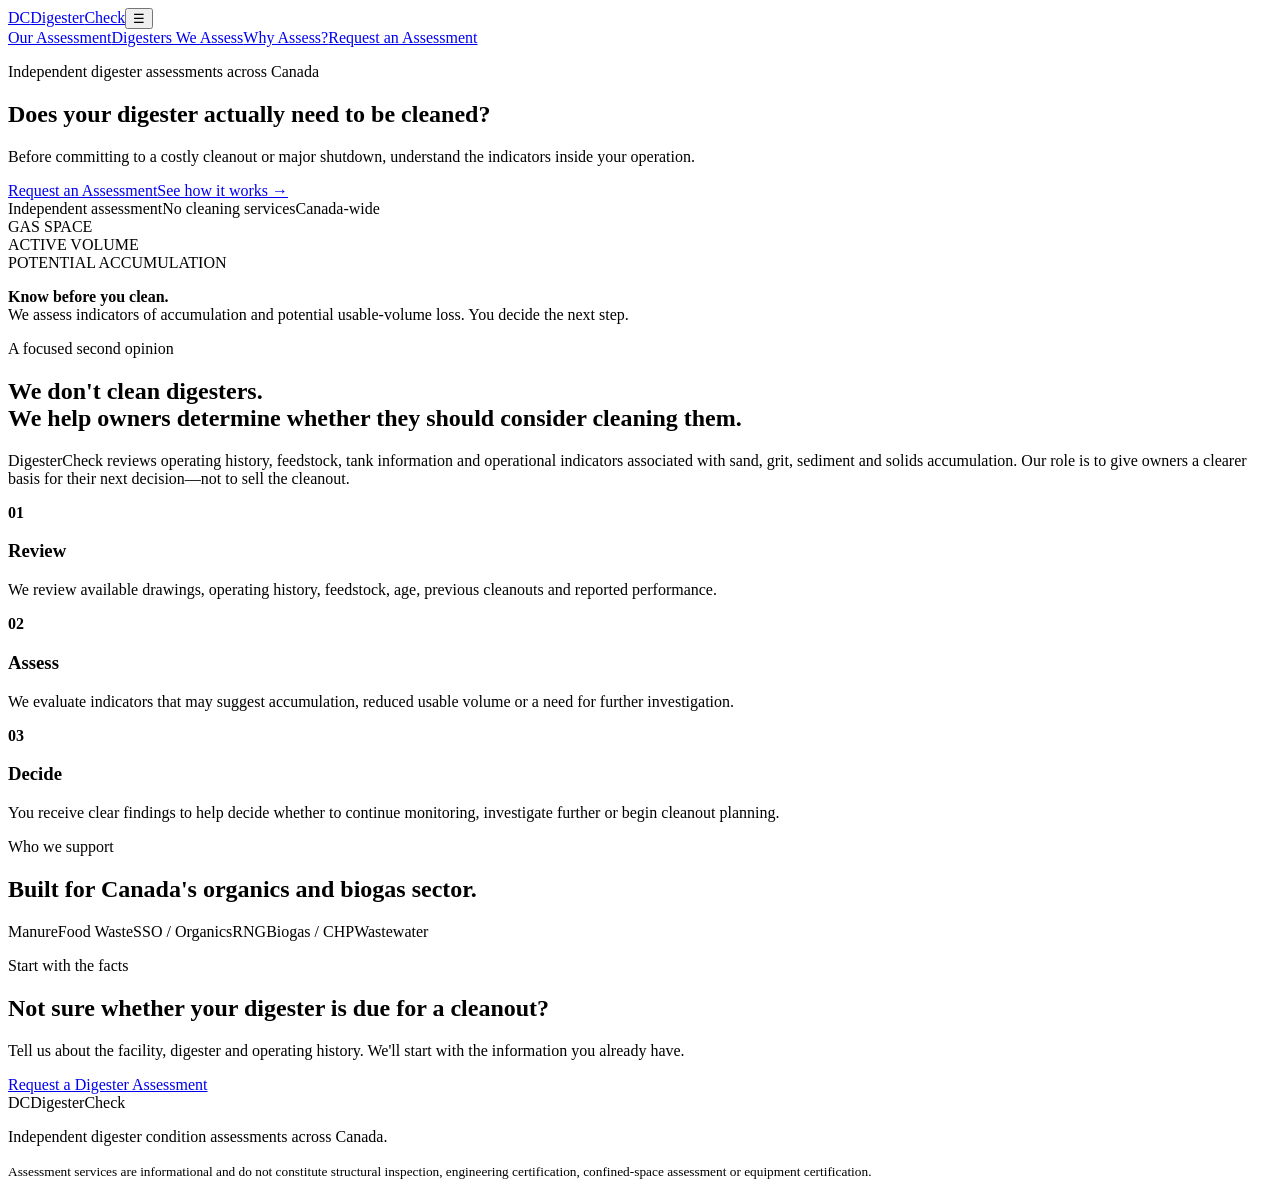
==== index.html @ ac70d6ea "Build DigesterCheck v1 website" ====
<!doctype html><html lang="en"><head><meta charset="utf-8"><meta name="viewport" content="width=device-width,initial-scale=1"><title>DigesterCheck | Independent Digester Assessments Canada</title><meta name="description" content="Independent anaerobic digester condition assessments across Canada. Know before you clean."><link rel="stylesheet" href="styles.css"></head><body><header><a class="brand" href="index.html"><span class="mark">DC</span><span>Digester<span>Check</span></span></a><button class="menu" aria-label="Menu">☰</button><nav><a href="assessment.html">Our Assessment</a><a href="digesters.html">Digesters We Assess</a><a href="why.html">Why Assess?</a><a class="navcta" href="request.html">Request an Assessment</a></nav></header><main><section class="hero"><div><p class="eyebrow">Independent digester assessments across Canada</p><h1>Does your digester actually need to be cleaned?</h1><p class="lead">Before committing to a costly cleanout or major shutdown, understand the indicators inside your operation.</p><div class="actions"><a class="btn" href="request.html">Request an Assessment</a><a class="textlink" href="assessment.html">See how it works →</a></div><div class="trust"><span>Independent assessment</span><span>No cleaning services</span><span>Canada-wide</span></div></div><div class="hero-card"><div class="tank"><div class="gas">GAS SPACE</div><div class="active">ACTIVE VOLUME</div><div class="sediment">POTENTIAL ACCUMULATION</div></div><p><strong>Know before you clean.</strong><br>We assess indicators of accumulation and potential usable-volume loss. You decide the next step.</p></div></section><section class="intro"><p class="eyebrow">A focused second opinion</p><h2>We don't clean digesters.<br>We help owners determine whether they should consider cleaning them.</h2><p>DigesterCheck reviews operating history, feedstock, tank information and operational indicators associated with sand, grit, sediment and solids accumulation. Our role is to give owners a clearer basis for their next decision—not to sell the cleanout.</p></section><section class="grid3"><article><b>01</b><h3>Review</h3><p>We review available drawings, operating history, feedstock, age, previous cleanouts and reported performance.</p></article><article><b>02</b><h3>Assess</h3><p>We evaluate indicators that may suggest accumulation, reduced usable volume or a need for further investigation.</p></article><article><b>03</b><h3>Decide</h3><p>You receive clear findings to help decide whether to continue monitoring, investigate further or begin cleanout planning.</p></article></section><section class="band"><div><p class="eyebrow">Who we support</p><h2>Built for Canada's organics and biogas sector.</h2></div><div class="tags"><span>Manure</span><span>Food Waste</span><span>SSO / Organics</span><span>RNG</span><span>Biogas / CHP</span><span>Wastewater</span></div></section><section class="cta"><p class="eyebrow">Start with the facts</p><h2>Not sure whether your digester is due for a cleanout?</h2><p>Tell us about the facility, digester and operating history. We'll start with the information you already have.</p><a class="btn" href="request.html">Request a Digester Assessment</a></section></main><footer><div class="brand"><span class="mark">DC</span><span>DigesterCheck</span></div><p>Independent digester condition assessments across Canada.</p><small>Assessment services are informational and do not constitute structural inspection, engineering certification, confined-space assessment or equipment certification.</small></footer><script src="script.js"></script></body></html>
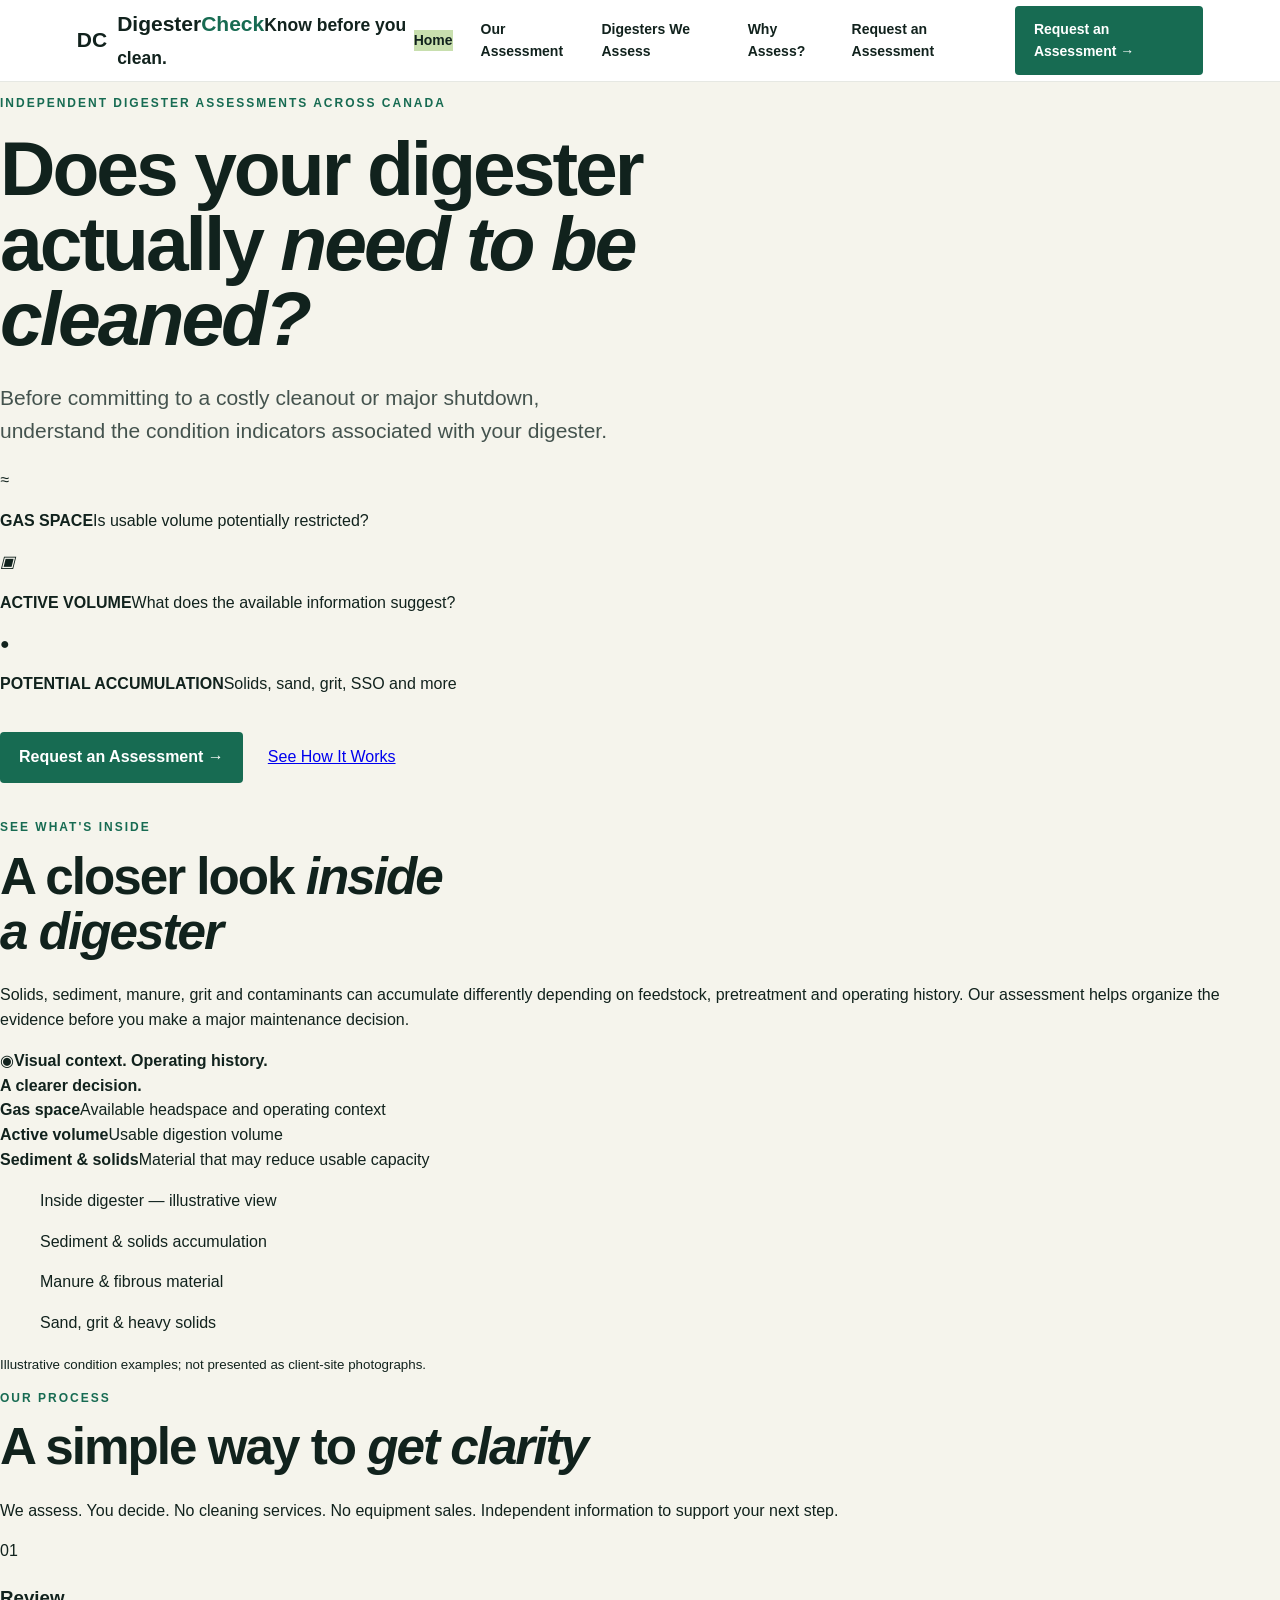
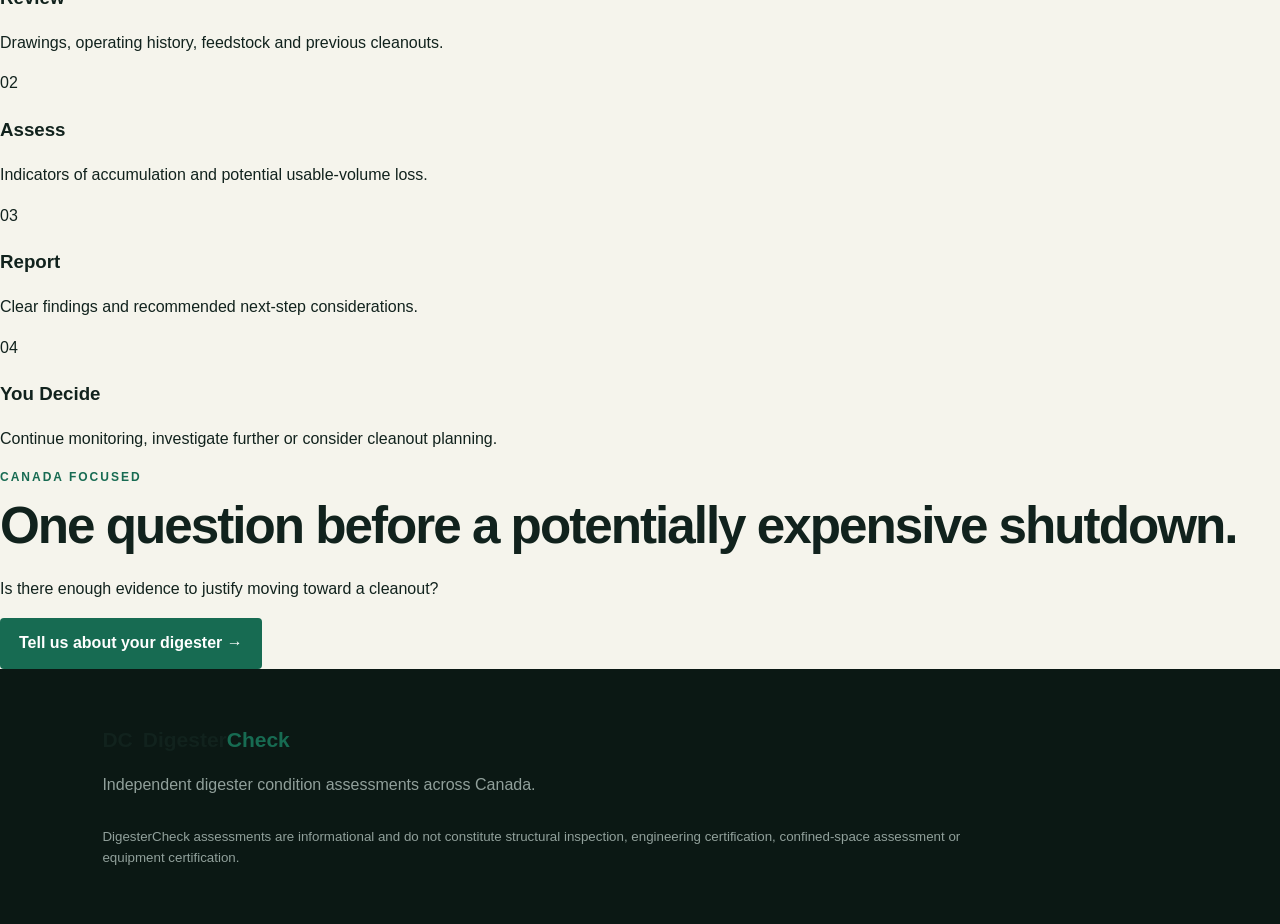
==== commit ee7537b1: "Redesign DigesterCheck homepage with visual assessment experience" ====
--- a/index.html
+++ b/index.html
@@ -1 +1,10 @@
-<!doctype html><html lang="en"><head><meta charset="utf-8"><meta name="viewport" content="width=device-width,initial-scale=1"><title>DigesterCheck | Independent Digester Assessments Canada</title><meta name="description" content="Independent anaerobic digester condition assessments across Canada. Know before you clean."><link rel="stylesheet" href="styles.css"></head><body><header><a class="brand" href="index.html"><span class="mark">DC</span><span>Digester<span>Check</span></span></a><button class="menu" aria-label="Menu">☰</button><nav><a href="assessment.html">Our Assessment</a><a href="digesters.html">Digesters We Assess</a><a href="why.html">Why Assess?</a><a class="navcta" href="request.html">Request an Assessment</a></nav></header><main><section class="hero"><div><p class="eyebrow">Independent digester assessments across Canada</p><h1>Does your digester actually need to be cleaned?</h1><p class="lead">Before committing to a costly cleanout or major shutdown, understand the indicators inside your operation.</p><div class="actions"><a class="btn" href="request.html">Request an Assessment</a><a class="textlink" href="assessment.html">See how it works →</a></div><div class="trust"><span>Independent assessment</span><span>No cleaning services</span><span>Canada-wide</span></div></div><div class="hero-card"><div class="tank"><div class="gas">GAS SPACE</div><div class="active">ACTIVE VOLUME</div><div class="sediment">POTENTIAL ACCUMULATION</div></div><p><strong>Know before you clean.</strong><br>We assess indicators of accumulation and potential usable-volume loss. You decide the next step.</p></div></section><section class="intro"><p class="eyebrow">A focused second opinion</p><h2>We don't clean digesters.<br>We help owners determine whether they should consider cleaning them.</h2><p>DigesterCheck reviews operating history, feedstock, tank information and operational indicators associated with sand, grit, sediment and solids accumulation. Our role is to give owners a clearer basis for their next decision—not to sell the cleanout.</p></section><section class="grid3"><article><b>01</b><h3>Review</h3><p>We review available drawings, operating history, feedstock, age, previous cleanouts and reported performance.</p></article><article><b>02</b><h3>Assess</h3><p>We evaluate indicators that may suggest accumulation, reduced usable volume or a need for further investigation.</p></article><article><b>03</b><h3>Decide</h3><p>You receive clear findings to help decide whether to continue monitoring, investigate further or begin cleanout planning.</p></article></section><section class="band"><div><p class="eyebrow">Who we support</p><h2>Built for Canada's organics and biogas sector.</h2></div><div class="tags"><span>Manure</span><span>Food Waste</span><span>SSO / Organics</span><span>RNG</span><span>Biogas / CHP</span><span>Wastewater</span></div></section><section class="cta"><p class="eyebrow">Start with the facts</p><h2>Not sure whether your digester is due for a cleanout?</h2><p>Tell us about the facility, digester and operating history. We'll start with the information you already have.</p><a class="btn" href="request.html">Request a Digester Assessment</a></section></main><footer><div class="brand"><span class="mark">DC</span><span>DigesterCheck</span></div><p>Independent digester condition assessments across Canada.</p><small>Assessment services are informational and do not constitute structural inspection, engineering certification, confined-space assessment or equipment certification.</small></footer><script src="script.js"></script></body></html>+<!doctype html><html lang="en"><head><meta charset="utf-8"><meta name="viewport" content="width=device-width,initial-scale=1"><title>DigesterCheck | Know Before You Clean</title><meta name="description" content="Independent anaerobic digester condition assessments across Canada. Know before you clean."><link rel="stylesheet" href="styles.css"></head><body class="home">
+<header class="top"><a class="brand" href="index.html"><span class="dc">DC</span><span class="brandwords">Digester<span>Check</span><small>Know before you clean.</small></span></a><button class="menu" aria-label="Menu">☰</button><nav><a class="active" href="index.html">Home</a><a href="assessment.html">Our Assessment</a><a href="digesters.html">Digesters We Assess</a><a href="why.html">Why Assess?</a><a href="request.html">Request an Assessment</a><a class="navcta" href="request.html">Request an Assessment →</a></nav></header>
+<main>
+<section class="photohero"><div class="shade"></div><div class="hero-copy"><p class="eyebrow light">Independent digester assessments across Canada</p><h1>Does your digester<br>actually <em>need to be cleaned?</em></h1><p class="lead lightlead">Before committing to a costly cleanout or major shutdown, understand the condition indicators associated with your digester.</p><div class="metrics"><div><i>≈</i><p><b>GAS SPACE</b><span>Is usable volume potentially restricted?</span></p></div><div><i>▣</i><p><b>ACTIVE VOLUME</b><span>What does the available information suggest?</span></p></div><div><i>●</i><p><b>POTENTIAL ACCUMULATION</b><span>Solids, sand, grit, SSO and more</span></p></div></div><div class="actions"><a class="btn bright" href="request.html">Request an Assessment →</a><a class="outline" href="assessment.html">See How It Works</a></div></div></section>
+<section class="inside"><div class="inside-copy"><p class="eyebrow">See what's inside</p><h2>A closer look <em>inside<br>a digester</em></h2><p>Solids, sediment, manure, grit and contaminants can accumulate differently depending on feedstock, pretreatment and operating history. Our assessment helps organize the evidence before you make a major maintenance decision.</p><div class="visual-note"><span>◉</span><b>Visual context. Operating history.<br>A clearer decision.</b></div></div>
+<div class="cutaway"><div class="vessel"><div class="v-gas"></div><div class="v-liquid"><span></span></div><div class="v-solids"></div><div class="shaft"></div></div><div class="labels"><div><b>Gas space</b><span>Available headspace and operating context</span></div><div><b>Active volume</b><span>Usable digestion volume</span></div><div><b>Sediment & solids</b><span>Material that may reduce usable capacity</span></div></div></div>
+<div class="condition-grid"><figure class="condition c1"><div></div><figcaption>Inside digester — illustrative view</figcaption></figure><figure class="condition c2"><div></div><figcaption>Sediment & solids accumulation</figcaption></figure><figure class="condition c3"><div></div><figcaption>Manure & fibrous material</figcaption></figure><figure class="condition c4"><div></div><figcaption>Sand, grit & heavy solids</figcaption></figure><small>Illustrative condition examples; not presented as client-site photographs.</small></div></section>
+<section class="process"><div class="process-title"><p class="eyebrow lime">Our process</p><h2>A simple way to <em>get clarity</em></h2><p>We assess. You decide. No cleaning services. No equipment sales. Independent information to support your next step.</p></div><div class="steps"><article><span>01</span><h3>Review</h3><p>Drawings, operating history, feedstock and previous cleanouts.</p></article><article><span>02</span><h3>Assess</h3><p>Indicators of accumulation and potential usable-volume loss.</p></article><article><span>03</span><h3>Report</h3><p>Clear findings and recommended next-step considerations.</p></article><article><span>04</span><h3>You Decide</h3><p>Continue monitoring, investigate further or consider cleanout planning.</p></article></div></section>
+<section class="proof"><p class="eyebrow">Canada focused</p><h2>One question before a potentially expensive shutdown.</h2><p>Is there enough evidence to justify moving toward a cleanout?</p><a class="btn" href="request.html">Tell us about your digester →</a></section>
+</main><footer><div class="brand"><span class="dc">DC</span><span class="brandwords">Digester<span>Check</span></span></div><p>Independent digester condition assessments across Canada.</p><small>DigesterCheck assessments are informational and do not constitute structural inspection, engineering certification, confined-space assessment or equipment certification.</small></footer><script src="script.js"></script></body></html>
--- a/styles.css
+++ b/styles.css
@@ -0,0 +1 @@
+:root{--ink:#11221d;--green:#176b52;--lime:#b9d96b;--cream:#f5f4ec;--white:#fff;--muted:#65736e}*{box-sizing:border-box}body{margin:0;font-family:Arial,Helvetica,sans-serif;color:var(--ink);background:var(--cream);line-height:1.55}header{height:82px;display:flex;align-items:center;justify-content:space-between;padding:0 6vw;background:#fff;border-bottom:1px solid #e6e8e3;position:sticky;top:0;z-index:10}.brand{display:flex;align-items:center;gap:10px;font-size:21px;font-weight:800;text-decoration:none;color:var(--ink)}.brand>span:last-child span{color:var(--green)}.mark{display:grid;place-items:center;width:38px;height:38px;border-radius:50%;background:var(--green);color:#fff;font-size:13px;letter-spacing:-1px}nav{display:flex;align-items:center;gap:28px}nav a{color:var(--ink);text-decoration:none;font-size:14px;font-weight:700}.navcta,.btn{background:var(--green);color:#fff!important;padding:13px 19px;border-radius:4px;text-decoration:none;font-weight:700;display:inline-block}.menu{display:none;background:none;border:0;font-size:24px}.hero{min-height:690px;padding:100px 8vw;display:grid;grid-template-columns:1.15fr .85fr;gap:7vw;align-items:center;background:linear-gradient(115deg,#f5f4ec 65%,#e7eddf 65%)}.eyebrow{text-transform:uppercase;letter-spacing:2px;color:var(--green);font-size:12px;font-weight:800}h1{font-size:clamp(46px,6vw,82px);line-height:.98;letter-spacing:-3px;margin:18px 0 26px;max-width:900px}h2{font-size:clamp(32px,4vw,54px);line-height:1.08;letter-spacing:-2px;margin:12px 0 24px}.lead{font-size:21px;max-width:650px;color:#44534e}.actions{display:flex;align-items:center;gap:25px;margin:35px 0}.textlink{font-weight:800;color:var(--ink)}.trust{display:flex;gap:25px;flex-wrap:wrap;color:var(--muted);font-size:13px}.trust span:before{content:"✓";color:var(--green);font-weight:bold;margin-right:7px}.hero-card{background:#fff;padding:32px;box-shadow:0 18px 55px #183b2920}.tank{height:330px;border:8px solid #263e35;border-radius:80px 80px 18px 18px;overflow:hidden;display:flex;flex-direction:column;text-align:center;font-size:11px;font-weight:bold;letter-spacing:1px}.tank div{display:grid;place-items:center}.gas{height:22%;background:#eef3e7}.active{height:55%;background:#c8dfae}.sediment{height:23%;background:#786e55;color:white}.intro{padding:110px 14vw;text-align:center;background:#fff}.intro>p:last-child{max-width:850px;margin:auto;font-size:18px;color:var(--muted)}.grid3{display:grid;grid-template-columns:repeat(3,1fr);padding:70px 8vw 110px;gap:1px}.grid3 article{background:#fff;padding:45px}.grid3 b{color:var(--green)}.grid3 h3{font-size:26px}.band{background:var(--ink);color:#fff;padding:85px 8vw;display:grid;grid-template-columns:1fr 1fr;gap:60px;align-items:center}.band .eyebrow{color:var(--lime)}.tags{display:flex;flex-wrap:wrap;gap:10px}.tags span{border:1px solid #ffffff40;padding:12px 16px;border-radius:30px}.cta{text-align:center;padding:110px 8vw}.cta p:not(.eyebrow){max-width:700px;margin:0 auto 30px;color:var(--muted)}footer{background:#0b1814;color:#dbe2df;padding:55px 8vw}footer p,footer small{color:#91a09b}footer small{display:block;max-width:900px;margin-top:30px}.pagehero{padding:90px 12vw 70px;background:#e9eee4}.content{padding:70px 12vw 110px;background:#fff}.content h3{font-size:25px;margin-top:45px}.content p,.content li{max-width:850px;color:#56645f}.cards{display:grid;grid-template-columns:repeat(2,1fr);gap:18px;margin-top:35px}.card{padding:30px;background:var(--cream);border-left:4px solid var(--green)}form{max-width:850px;display:grid;grid-template-columns:1fr 1fr;gap:18px}.field{display:flex;flex-direction:column;gap:7px}.field.full{grid-column:1/-1}label{font-weight:700;font-size:14px}input,select,textarea{padding:14px;border:1px solid #cfd5d1;background:#fff;font:inherit}textarea{min-height:120px}.note{background:#eef3e7;padding:22px;margin:30px 0;max-width:850px}.form-status{margin-top:15px;font-weight:700}.btnbutton{border:0;cursor:pointer;font-size:15px}@media(max-width:850px){header{padding:0 5vw}.menu{display:block}nav{display:none;position:absolute;top:82px;left:0;right:0;background:#fff;padding:25px;flex-direction:column;align-items:flex-start}nav.open{display:flex}.hero{grid-template-columns:1fr;padding:70px 6vw;background:var(--cream)}.hero-card{max-width:500px}.intro,.content,.pagehero{padding-left:7vw;padding-right:7vw}.grid3,.band{grid-template-columns:1fr}.grid3{padding:50px 6vw}.cards,form{grid-template-columns:1fr}.field.full{grid-column:auto}h1{letter-spacing:-2px}}
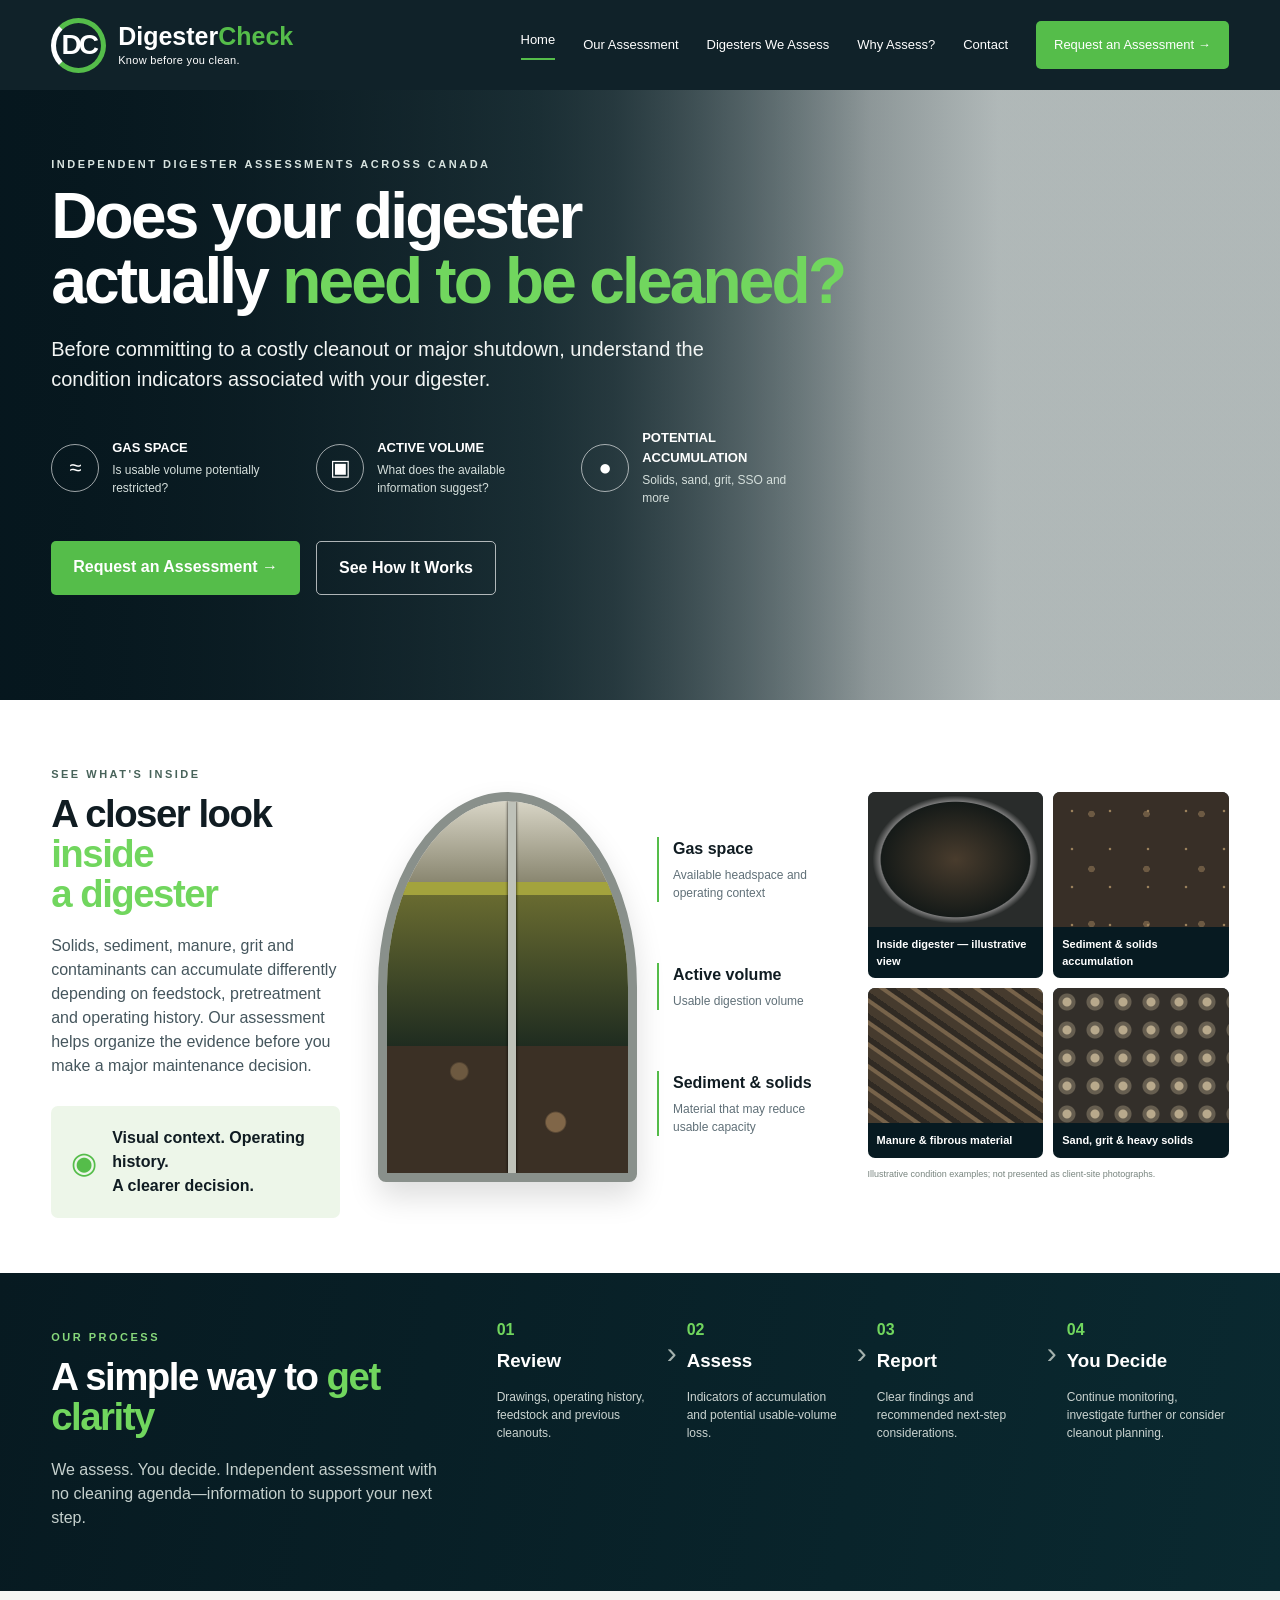
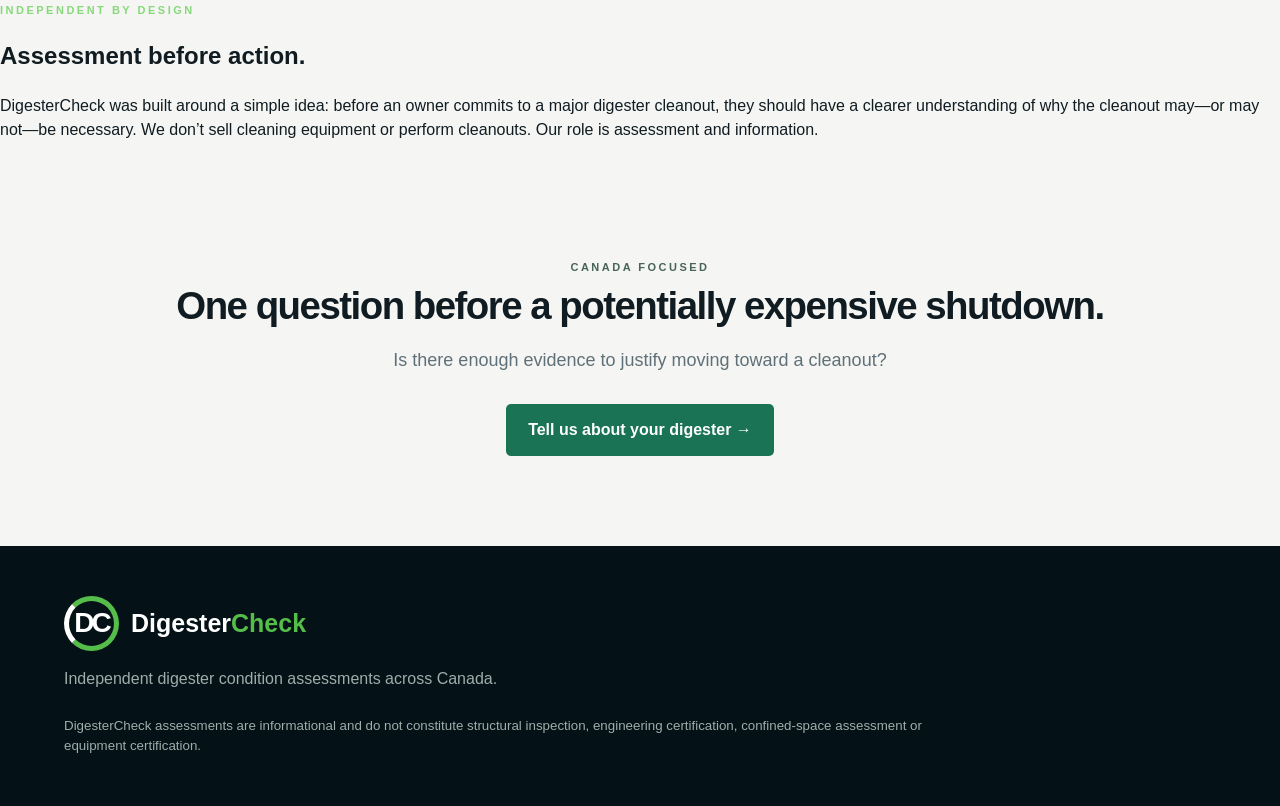
==== commit 901231d1: "Add Contact navigation and independent positioning" ====
--- a/index.html
+++ b/index.html
@@ -1,10 +1,10 @@
 <!doctype html><html lang="en"><head><meta charset="utf-8"><meta name="viewport" content="width=device-width,initial-scale=1"><title>DigesterCheck | Know Before You Clean</title><meta name="description" content="Independent anaerobic digester condition assessments across Canada. Know before you clean."><link rel="stylesheet" href="styles.css"></head><body class="home">
-<header class="top"><a class="brand" href="index.html"><span class="dc">DC</span><span class="brandwords">Digester<span>Check</span><small>Know before you clean.</small></span></a><button class="menu" aria-label="Menu">☰</button><nav><a class="active" href="index.html">Home</a><a href="assessment.html">Our Assessment</a><a href="digesters.html">Digesters We Assess</a><a href="why.html">Why Assess?</a><a href="request.html">Request an Assessment</a><a class="navcta" href="request.html">Request an Assessment →</a></nav></header>
+<header class="top"><a class="brand" href="index.html"><span class="dc">DC</span><span class="brandwords">Digester<span>Check</span><small>Know before you clean.</small></span></a><button class="menu" aria-label="Menu">☰</button><nav><a class="active" href="index.html">Home</a><a href="assessment.html">Our Assessment</a><a href="digesters.html">Digesters We Assess</a><a href="why.html">Why Assess?</a><a href="contact.html">Contact</a><a class="navcta" href="request.html">Request an Assessment →</a></nav></header>
 <main>
 <section class="photohero"><div class="shade"></div><div class="hero-copy"><p class="eyebrow light">Independent digester assessments across Canada</p><h1>Does your digester<br>actually <em>need to be cleaned?</em></h1><p class="lead lightlead">Before committing to a costly cleanout or major shutdown, understand the condition indicators associated with your digester.</p><div class="metrics"><div><i>≈</i><p><b>GAS SPACE</b><span>Is usable volume potentially restricted?</span></p></div><div><i>▣</i><p><b>ACTIVE VOLUME</b><span>What does the available information suggest?</span></p></div><div><i>●</i><p><b>POTENTIAL ACCUMULATION</b><span>Solids, sand, grit, SSO and more</span></p></div></div><div class="actions"><a class="btn bright" href="request.html">Request an Assessment →</a><a class="outline" href="assessment.html">See How It Works</a></div></div></section>
 <section class="inside"><div class="inside-copy"><p class="eyebrow">See what's inside</p><h2>A closer look <em>inside<br>a digester</em></h2><p>Solids, sediment, manure, grit and contaminants can accumulate differently depending on feedstock, pretreatment and operating history. Our assessment helps organize the evidence before you make a major maintenance decision.</p><div class="visual-note"><span>◉</span><b>Visual context. Operating history.<br>A clearer decision.</b></div></div>
 <div class="cutaway"><div class="vessel"><div class="v-gas"></div><div class="v-liquid"><span></span></div><div class="v-solids"></div><div class="shaft"></div></div><div class="labels"><div><b>Gas space</b><span>Available headspace and operating context</span></div><div><b>Active volume</b><span>Usable digestion volume</span></div><div><b>Sediment & solids</b><span>Material that may reduce usable capacity</span></div></div></div>
 <div class="condition-grid"><figure class="condition c1"><div></div><figcaption>Inside digester — illustrative view</figcaption></figure><figure class="condition c2"><div></div><figcaption>Sediment & solids accumulation</figcaption></figure><figure class="condition c3"><div></div><figcaption>Manure & fibrous material</figcaption></figure><figure class="condition c4"><div></div><figcaption>Sand, grit & heavy solids</figcaption></figure><small>Illustrative condition examples; not presented as client-site photographs.</small></div></section>
-<section class="process"><div class="process-title"><p class="eyebrow lime">Our process</p><h2>A simple way to <em>get clarity</em></h2><p>We assess. You decide. No cleaning services. No equipment sales. Independent information to support your next step.</p></div><div class="steps"><article><span>01</span><h3>Review</h3><p>Drawings, operating history, feedstock and previous cleanouts.</p></article><article><span>02</span><h3>Assess</h3><p>Indicators of accumulation and potential usable-volume loss.</p></article><article><span>03</span><h3>Report</h3><p>Clear findings and recommended next-step considerations.</p></article><article><span>04</span><h3>You Decide</h3><p>Continue monitoring, investigate further or consider cleanout planning.</p></article></div></section>
-<section class="proof"><p class="eyebrow">Canada focused</p><h2>One question before a potentially expensive shutdown.</h2><p>Is there enough evidence to justify moving toward a cleanout?</p><a class="btn" href="request.html">Tell us about your digester →</a></section>
+<section class="process"><div class="process-title"><p class="eyebrow lime">Our process</p><h2>A simple way to <em>get clarity</em></h2><p>We assess. You decide. Independent assessment with no cleaning agenda—information to support your next step.</p></div><div class="steps"><article><span>01</span><h3>Review</h3><p>Drawings, operating history, feedstock and previous cleanouts.</p></article><article><span>02</span><h3>Assess</h3><p>Indicators of accumulation and potential usable-volume loss.</p></article><article><span>03</span><h3>Report</h3><p>Clear findings and recommended next-step considerations.</p></article><article><span>04</span><h3>You Decide</h3><p>Continue monitoring, investigate further or consider cleanout planning.</p></article></div></section>
+<section class="independent"><div><p class="eyebrow lime">Independent by design</p><h2>Assessment before action.</h2></div><p>DigesterCheck was built around a simple idea: before an owner commits to a major digester cleanout, they should have a clearer understanding of why the cleanout may—or may not—be necessary. We don’t sell cleaning equipment or perform cleanouts. Our role is assessment and information.</p></section><section class="proof"><p class="eyebrow">Canada focused</p><h2>One question before a potentially expensive shutdown.</h2><p>Is there enough evidence to justify moving toward a cleanout?</p><a class="btn" href="request.html">Tell us about your digester →</a></section>
 </main><footer><div class="brand"><span class="dc">DC</span><span class="brandwords">Digester<span>Check</span></span></div><p>Independent digester condition assessments across Canada.</p><small>DigesterCheck assessments are informational and do not constitute structural inspection, engineering certification, confined-space assessment or equipment certification.</small></footer><script src="script.js"></script></body></html>
--- a/styles.css
+++ b/styles.css
@@ -1 +1 @@
-:root{--ink:#11221d;--green:#176b52;--lime:#b9d96b;--cream:#f5f4ec;--white:#fff;--muted:#65736e}*{box-sizing:border-box}body{margin:0;font-family:Arial,Helvetica,sans-serif;color:var(--ink);background:var(--cream);line-height:1.55}header{height:82px;display:flex;align-items:center;justify-content:space-between;padding:0 6vw;background:#fff;border-bottom:1px solid #e6e8e3;position:sticky;top:0;z-index:10}.brand{display:flex;align-items:center;gap:10px;font-size:21px;font-weight:800;text-decoration:none;color:var(--ink)}.brand>span:last-child span{color:var(--green)}.mark{display:grid;place-items:center;width:38px;height:38px;border-radius:50%;background:var(--green);color:#fff;font-size:13px;letter-spacing:-1px}nav{display:flex;align-items:center;gap:28px}nav a{color:var(--ink);text-decoration:none;font-size:14px;font-weight:700}.navcta,.btn{background:var(--green);color:#fff!important;padding:13px 19px;border-radius:4px;text-decoration:none;font-weight:700;display:inline-block}.menu{display:none;background:none;border:0;font-size:24px}.hero{min-height:690px;padding:100px 8vw;display:grid;grid-template-columns:1.15fr .85fr;gap:7vw;align-items:center;background:linear-gradient(115deg,#f5f4ec 65%,#e7eddf 65%)}.eyebrow{text-transform:uppercase;letter-spacing:2px;color:var(--green);font-size:12px;font-weight:800}h1{font-size:clamp(46px,6vw,82px);line-height:.98;letter-spacing:-3px;margin:18px 0 26px;max-width:900px}h2{font-size:clamp(32px,4vw,54px);line-height:1.08;letter-spacing:-2px;margin:12px 0 24px}.lead{font-size:21px;max-width:650px;color:#44534e}.actions{display:flex;align-items:center;gap:25px;margin:35px 0}.textlink{font-weight:800;color:var(--ink)}.trust{display:flex;gap:25px;flex-wrap:wrap;color:var(--muted);font-size:13px}.trust span:before{content:"✓";color:var(--green);font-weight:bold;margin-right:7px}.hero-card{background:#fff;padding:32px;box-shadow:0 18px 55px #183b2920}.tank{height:330px;border:8px solid #263e35;border-radius:80px 80px 18px 18px;overflow:hidden;display:flex;flex-direction:column;text-align:center;font-size:11px;font-weight:bold;letter-spacing:1px}.tank div{display:grid;place-items:center}.gas{height:22%;background:#eef3e7}.active{height:55%;background:#c8dfae}.sediment{height:23%;background:#786e55;color:white}.intro{padding:110px 14vw;text-align:center;background:#fff}.intro>p:last-child{max-width:850px;margin:auto;font-size:18px;color:var(--muted)}.grid3{display:grid;grid-template-columns:repeat(3,1fr);padding:70px 8vw 110px;gap:1px}.grid3 article{background:#fff;padding:45px}.grid3 b{color:var(--green)}.grid3 h3{font-size:26px}.band{background:var(--ink);color:#fff;padding:85px 8vw;display:grid;grid-template-columns:1fr 1fr;gap:60px;align-items:center}.band .eyebrow{color:var(--lime)}.tags{display:flex;flex-wrap:wrap;gap:10px}.tags span{border:1px solid #ffffff40;padding:12px 16px;border-radius:30px}.cta{text-align:center;padding:110px 8vw}.cta p:not(.eyebrow){max-width:700px;margin:0 auto 30px;color:var(--muted)}footer{background:#0b1814;color:#dbe2df;padding:55px 8vw}footer p,footer small{color:#91a09b}footer small{display:block;max-width:900px;margin-top:30px}.pagehero{padding:90px 12vw 70px;background:#e9eee4}.content{padding:70px 12vw 110px;background:#fff}.content h3{font-size:25px;margin-top:45px}.content p,.content li{max-width:850px;color:#56645f}.cards{display:grid;grid-template-columns:repeat(2,1fr);gap:18px;margin-top:35px}.card{padding:30px;background:var(--cream);border-left:4px solid var(--green)}form{max-width:850px;display:grid;grid-template-columns:1fr 1fr;gap:18px}.field{display:flex;flex-direction:column;gap:7px}.field.full{grid-column:1/-1}label{font-weight:700;font-size:14px}input,select,textarea{padding:14px;border:1px solid #cfd5d1;background:#fff;font:inherit}textarea{min-height:120px}.note{background:#eef3e7;padding:22px;margin:30px 0;max-width:850px}.form-status{margin-top:15px;font-weight:700}.btnbutton{border:0;cursor:pointer;font-size:15px}@media(max-width:850px){header{padding:0 5vw}.menu{display:block}nav{display:none;position:absolute;top:82px;left:0;right:0;background:#fff;padding:25px;flex-direction:column;align-items:flex-start}nav.open{display:flex}.hero{grid-template-columns:1fr;padding:70px 6vw;background:var(--cream)}.hero-card{max-width:500px}.intro,.content,.pagehero{padding-left:7vw;padding-right:7vw}.grid3,.band{grid-template-columns:1fr}.grid3{padding:50px 6vw}.cards,form{grid-template-columns:1fr}.field.full{grid-column:auto}h1{letter-spacing:-2px}}+:root{--navy:#071a21;--navy2:#0b252c;--green:#55bd4a;--lime:#71d65e;--ink:#101c22;--muted:#607078;--off:#f5f6f3;--white:#fff}*{box-sizing:border-box}html{scroll-behavior:smooth}body{margin:0;font-family:Arial,Helvetica,sans-serif;color:var(--ink);background:var(--off);line-height:1.5}.top{height:90px;display:flex;align-items:center;justify-content:space-between;padding:0 4vw;background:#071a21f5;color:#fff;position:sticky;top:0;z-index:20}.brand{display:flex;align-items:center;gap:12px;text-decoration:none;color:inherit}.dc{font-weight:900;font-size:28px;letter-spacing:-3px;display:grid;place-items:center;width:55px;height:55px;border:5px solid var(--green);border-left-color:#fff;border-radius:50%}.brandwords{font-size:25px;font-weight:800;line-height:1}.brandwords>span{color:var(--green)}.brandwords small{display:block;font-size:11px;font-weight:400;margin-top:6px;letter-spacing:.3px}.top nav{display:flex;align-items:center;gap:28px}.top nav a{color:#fff;text-decoration:none;font-size:13px}.top nav a.active{border-bottom:2px solid var(--green);padding-bottom:8px}.navcta{background:var(--green);padding:14px 18px;border-radius:5px}.menu{display:none;background:none;color:#fff;border:0;font-size:25px}.photohero{min-height:610px;position:relative;background:linear-gradient(90deg,#06151d 0%,#0c3036bb 42%,#16343a33 68%),url('https://images.unsplash.com/photo-1508514177221-188b1cf16e9d?auto=format&fit=crop&w=2000&q=85') center/cover}.shade{position:absolute;inset:0;background:linear-gradient(90deg,#06171ef2 0%,#06171eaa 48%,#06171e20 78%)}.hero-copy{position:relative;z-index:2;color:#fff;padding:55px 4vw 65px;max-width:900px}.eyebrow{text-transform:uppercase;letter-spacing:2.5px;font-size:11px;font-weight:800;color:#48635a}.eyebrow.light{color:#d7e3df}.hero-copy h1{font-size:clamp(46px,5vw,73px);line-height:1.02;letter-spacing:-2.8px;margin:10px 0 18px}.hero-copy h1 em,.inside h2 em,.process h2 em{color:var(--lime);font-style:normal}.lead{font-size:20px;max-width:720px}.lightlead{color:#f2f5f4}.metrics{display:flex;gap:45px;margin:34px 0}.metrics>div{display:flex;gap:13px;align-items:center;max-width:220px}.metrics i{font-style:normal;border:1px solid #ffffff99;width:48px;height:48px;min-width:48px;border-radius:50%;display:grid;place-items:center;font-size:22px}.metrics p{margin:0}.metrics b{display:block;font-size:13px}.metrics span{display:block;font-size:12px;color:#d5dfdc;margin-top:4px}.actions{display:flex;gap:16px}.btn,.outline{display:inline-block;text-decoration:none;font-weight:800;padding:14px 22px;border-radius:5px}.btn{background:#197354;color:#fff}.btn.bright{background:var(--green)}.outline{color:#fff;border:1px solid #ffffffaa}.inside{background:#fff;padding:55px 4vw;display:grid;grid-template-columns:.8fr 1.25fr 1fr;gap:38px;align-items:center}.inside h2,.process h2,.proof h2{font-size:clamp(32px,3vw,48px);line-height:1.05;letter-spacing:-1.5px;margin:10px 0 20px}.inside-copy>p:not(.eyebrow){color:#45565d}.visual-note{margin-top:28px;padding:20px;background:#edf6e9;display:flex;align-items:center;gap:15px;border-radius:7px}.visual-note span{font-size:30px;color:var(--green)}.cutaway{display:grid;grid-template-columns:1.2fr .8fr;align-items:center;gap:20px}.vessel{height:390px;border:9px solid #89908b;border-radius:50% 50% 8px 8px;overflow:hidden;position:relative;background:#ddd;box-shadow:0 15px 30px #0002}.v-gas{height:24%;background:linear-gradient(#d8d5c6,#827f68)}.v-liquid{height:42%;background:linear-gradient(#6b6d31,#1f2c20);position:relative}.v-liquid span{position:absolute;top:-8px;left:0;right:0;height:13px;background:#a3a33d}.v-solids{height:34%;background:radial-gradient(circle at 30% 20%,#6d5940 0 4%,transparent 5%),radial-gradient(circle at 70% 60%,#806648 0 5%,transparent 6%),#3b3025}.shaft{position:absolute;width:8px;background:#bfc2b9;top:0;bottom:0;left:50%;box-shadow:0 0 3px #000}.labels{display:flex;flex-direction:column;justify-content:space-around;height:360px}.labels div{border-left:2px solid var(--green);padding-left:14px}.labels b,.labels span{display:block}.labels span{font-size:12px;color:var(--muted);margin-top:5px}.condition-grid{display:grid;grid-template-columns:1fr 1fr;gap:10px}.condition{margin:0;background:var(--navy);color:#fff;border-radius:7px;overflow:hidden}.condition div{height:135px;background-size:cover}.condition figcaption{font-size:11px;font-weight:700;padding:9px}.c1 div{background:radial-gradient(ellipse at center,#493c2d,#151a18 60%,#777 61%,#292c2b 67%)}.c2 div{background:radial-gradient(circle,#9a805b 0 5%,transparent 6%),radial-gradient(circle at 70% 40%,#6d5a43 0 6%,transparent 7%),#382f27;background-size:38px 38px,55px 55px}.c3 div{background:repeating-linear-gradient(35deg,#463b2e 0 8px,#77634a 9px 12px,#302a23 13px 18px)}.c4 div{background:radial-gradient(circle,#b8a98c 0 4px,#665e50 5px 8px,#332f2a 9px);background-size:28px 28px}.condition-grid small{grid-column:1/-1;color:#78857f;font-size:9px}.process{background:linear-gradient(100deg,#071a21,#0a2930);color:#fff;padding:45px 4vw;display:grid;grid-template-columns:.8fr 1.5fr;gap:55px}.lime{color:#87d87b}.process-title p:last-child{color:#c5d0cd}.steps{display:grid;grid-template-columns:repeat(4,1fr);gap:28px}.steps article{position:relative}.steps article:not(:last-child):after{content:"›";position:absolute;right:-18px;top:12px;font-size:30px;color:#a5b2ae}.steps span{color:var(--lime);font-weight:800}.steps h3{margin:5px 0}.steps p{font-size:12px;color:#cbd4d1}.proof{text-align:center;padding:90px 6vw}.proof p:not(.eyebrow){color:var(--muted);font-size:18px;margin-bottom:30px}footer{background:#041116;color:#fff;padding:50px 5vw}footer p,footer small{color:#9eaeaa}footer small{display:block;max-width:900px;margin-top:25px}.pagehero{padding:90px 12vw 70px;background:#e9eee4}.content{padding:70px 12vw 110px;background:#fff}.content h2{font-size:45px}.content h3{font-size:25px;margin-top:45px}.content p,.content li{max-width:850px;color:#56645f}.cards{display:grid;grid-template-columns:repeat(2,1fr);gap:18px;margin-top:35px}.card{padding:30px;background:var(--off);border-left:4px solid var(--green)}form{max-width:850px;display:grid;grid-template-columns:1fr 1fr;gap:18px}.field{display:flex;flex-direction:column;gap:7px}.field.full{grid-column:1/-1}label{font-weight:700;font-size:14px}input,select,textarea{padding:14px;border:1px solid #cfd5d1;background:#fff;font:inherit}textarea{min-height:120px}.note{background:#eef3e7;padding:22px;margin:30px 0;max-width:850px}.btnbutton{border:0;cursor:pointer;font-size:15px}.form-status{margin-top:15px}@media(max-width:1050px){.top nav{gap:14px}.top nav .navcta{display:none}.inside{grid-template-columns:1fr 1fr}.condition-grid{grid-column:1/-1;grid-template-columns:repeat(4,1fr)}.process{grid-template-columns:1fr}.metrics{gap:20px}}@media(max-width:760px){.top{padding:0 5vw}.menu{display:block}.top nav{display:none;position:absolute;top:90px;left:0;right:0;background:var(--navy);padding:25px;flex-direction:column;align-items:flex-start}.top nav.open{display:flex}.brandwords{font-size:20px}.photohero{min-height:700px}.hero-copy{padding:50px 6vw}.hero-copy h1{font-size:45px}.metrics{flex-direction:column;gap:15px}.inside{grid-template-columns:1fr;padding:50px 6vw}.cutaway{grid-template-columns:1fr .65fr}.condition-grid{grid-template-columns:1fr 1fr}.process{padding:50px 6vw}.steps{grid-template-columns:1fr 1fr}.steps article:after{display:none}.pagehero,.content{padding-left:7vw;padding-right:7vw}.cards,form{grid-template-columns:1fr}.field.full{grid-column:auto}}
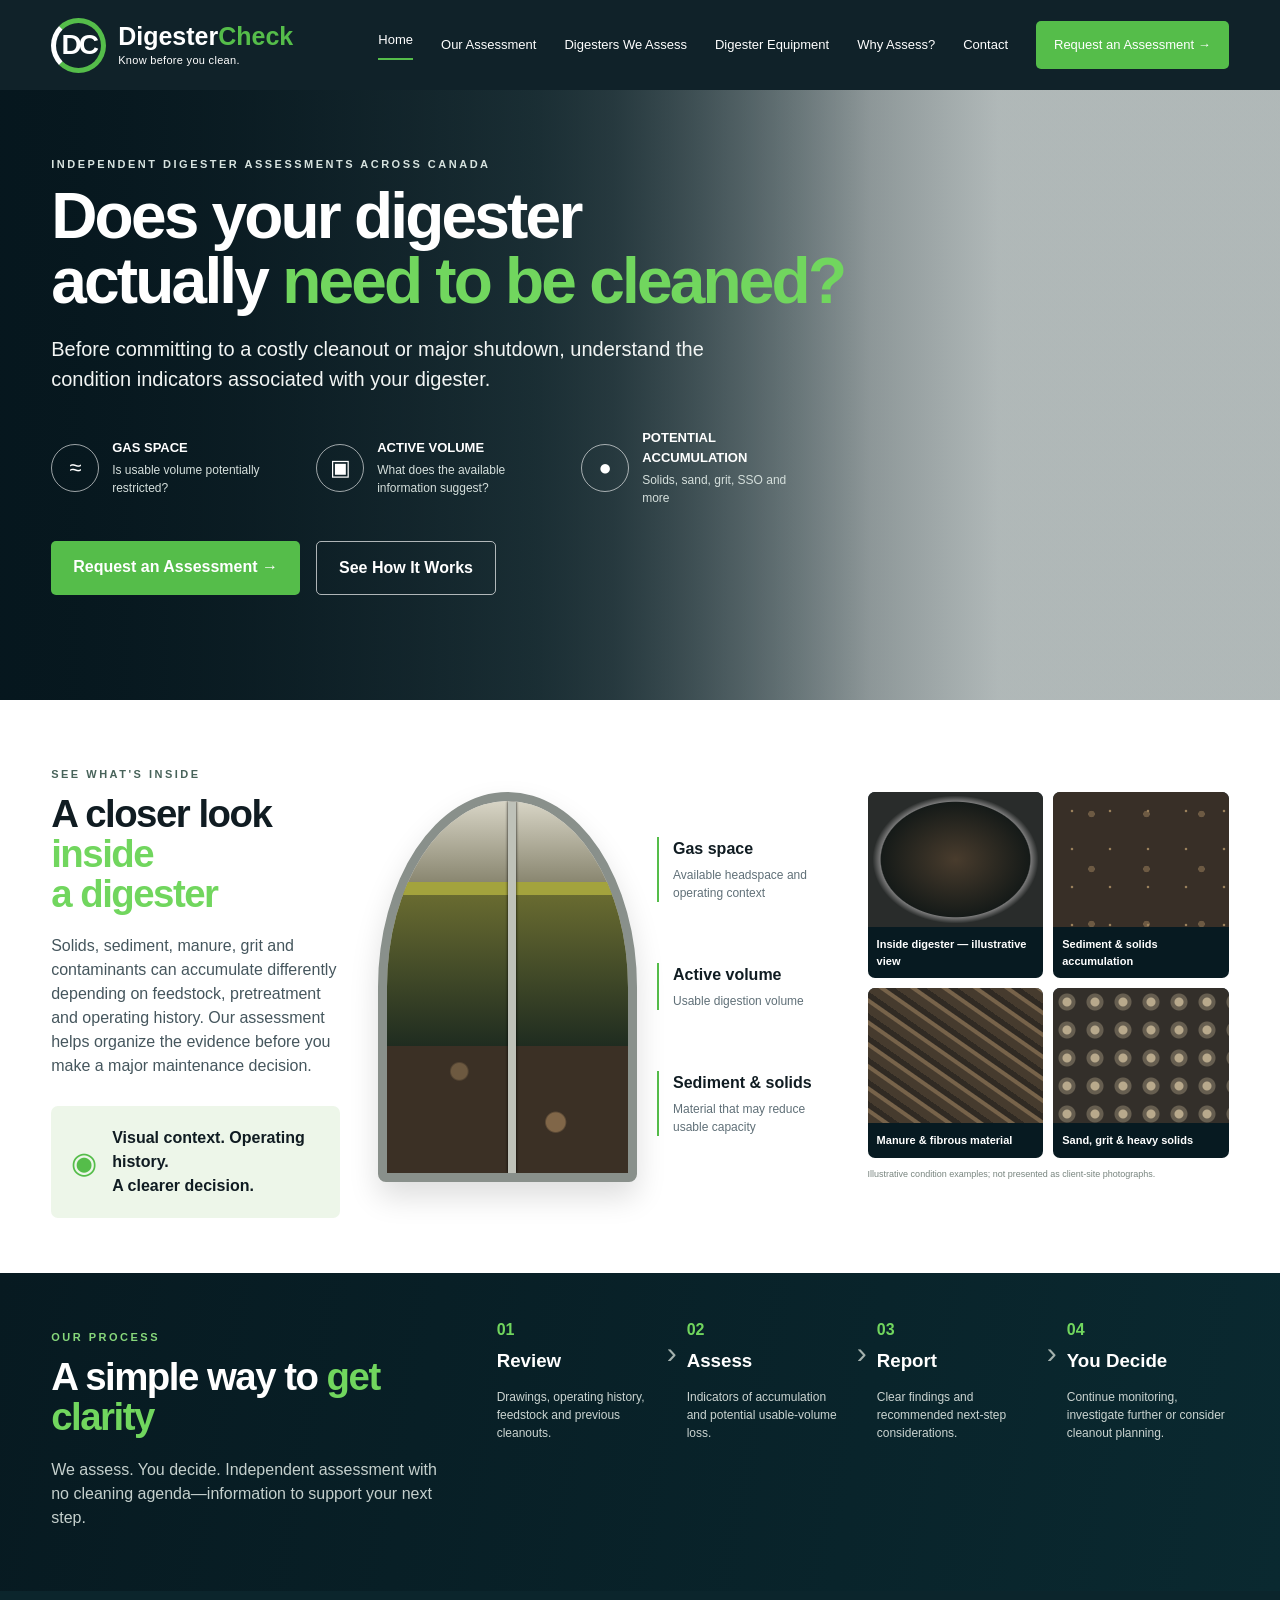
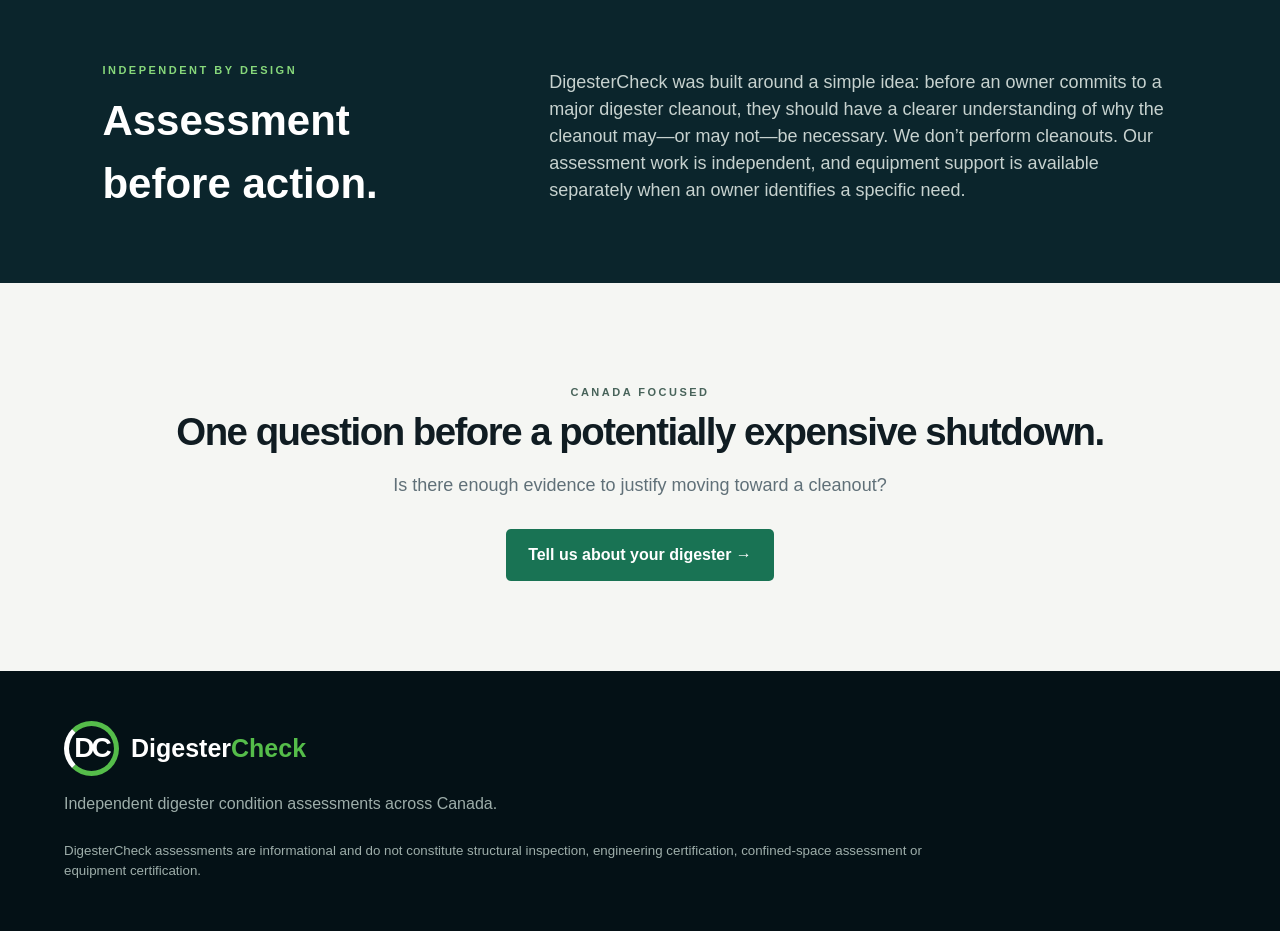
==== commit 0611d3cd: "Add Digester Equipment navigation and clarify independent positioning" ====
--- a/index.html
+++ b/index.html
@@ -1,10 +1,10 @@
 <!doctype html><html lang="en"><head><meta charset="utf-8"><meta name="viewport" content="width=device-width,initial-scale=1"><title>DigesterCheck | Know Before You Clean</title><meta name="description" content="Independent anaerobic digester condition assessments across Canada. Know before you clean."><link rel="stylesheet" href="styles.css"></head><body class="home">
-<header class="top"><a class="brand" href="index.html"><span class="dc">DC</span><span class="brandwords">Digester<span>Check</span><small>Know before you clean.</small></span></a><button class="menu" aria-label="Menu">☰</button><nav><a class="active" href="index.html">Home</a><a href="assessment.html">Our Assessment</a><a href="digesters.html">Digesters We Assess</a><a href="why.html">Why Assess?</a><a href="contact.html">Contact</a><a class="navcta" href="request.html">Request an Assessment →</a></nav></header>
+<header class="top"><a class="brand" href="index.html"><span class="dc">DC</span><span class="brandwords">Digester<span>Check</span><small>Know before you clean.</small></span></a><button class="menu" aria-label="Menu">☰</button><nav><a class="active" href="index.html">Home</a><a href="assessment.html">Our Assessment</a><a href="digesters.html">Digesters We Assess</a><a href="equipment.html">Digester Equipment</a><a href="why.html">Why Assess?</a><a href="contact.html">Contact</a><a class="navcta" href="request.html">Request an Assessment →</a></nav></header>
 <main>
 <section class="photohero"><div class="shade"></div><div class="hero-copy"><p class="eyebrow light">Independent digester assessments across Canada</p><h1>Does your digester<br>actually <em>need to be cleaned?</em></h1><p class="lead lightlead">Before committing to a costly cleanout or major shutdown, understand the condition indicators associated with your digester.</p><div class="metrics"><div><i>≈</i><p><b>GAS SPACE</b><span>Is usable volume potentially restricted?</span></p></div><div><i>▣</i><p><b>ACTIVE VOLUME</b><span>What does the available information suggest?</span></p></div><div><i>●</i><p><b>POTENTIAL ACCUMULATION</b><span>Solids, sand, grit, SSO and more</span></p></div></div><div class="actions"><a class="btn bright" href="request.html">Request an Assessment →</a><a class="outline" href="assessment.html">See How It Works</a></div></div></section>
 <section class="inside"><div class="inside-copy"><p class="eyebrow">See what's inside</p><h2>A closer look <em>inside<br>a digester</em></h2><p>Solids, sediment, manure, grit and contaminants can accumulate differently depending on feedstock, pretreatment and operating history. Our assessment helps organize the evidence before you make a major maintenance decision.</p><div class="visual-note"><span>◉</span><b>Visual context. Operating history.<br>A clearer decision.</b></div></div>
 <div class="cutaway"><div class="vessel"><div class="v-gas"></div><div class="v-liquid"><span></span></div><div class="v-solids"></div><div class="shaft"></div></div><div class="labels"><div><b>Gas space</b><span>Available headspace and operating context</span></div><div><b>Active volume</b><span>Usable digestion volume</span></div><div><b>Sediment & solids</b><span>Material that may reduce usable capacity</span></div></div></div>
 <div class="condition-grid"><figure class="condition c1"><div></div><figcaption>Inside digester — illustrative view</figcaption></figure><figure class="condition c2"><div></div><figcaption>Sediment & solids accumulation</figcaption></figure><figure class="condition c3"><div></div><figcaption>Manure & fibrous material</figcaption></figure><figure class="condition c4"><div></div><figcaption>Sand, grit & heavy solids</figcaption></figure><small>Illustrative condition examples; not presented as client-site photographs.</small></div></section>
 <section class="process"><div class="process-title"><p class="eyebrow lime">Our process</p><h2>A simple way to <em>get clarity</em></h2><p>We assess. You decide. Independent assessment with no cleaning agenda—information to support your next step.</p></div><div class="steps"><article><span>01</span><h3>Review</h3><p>Drawings, operating history, feedstock and previous cleanouts.</p></article><article><span>02</span><h3>Assess</h3><p>Indicators of accumulation and potential usable-volume loss.</p></article><article><span>03</span><h3>Report</h3><p>Clear findings and recommended next-step considerations.</p></article><article><span>04</span><h3>You Decide</h3><p>Continue monitoring, investigate further or consider cleanout planning.</p></article></div></section>
-<section class="independent"><div><p class="eyebrow lime">Independent by design</p><h2>Assessment before action.</h2></div><p>DigesterCheck was built around a simple idea: before an owner commits to a major digester cleanout, they should have a clearer understanding of why the cleanout may—or may not—be necessary. We don’t sell cleaning equipment or perform cleanouts. Our role is assessment and information.</p></section><section class="proof"><p class="eyebrow">Canada focused</p><h2>One question before a potentially expensive shutdown.</h2><p>Is there enough evidence to justify moving toward a cleanout?</p><a class="btn" href="request.html">Tell us about your digester →</a></section>
+<section class="independent"><div><p class="eyebrow lime">Independent by design</p><h2>Assessment before action.</h2></div><p>DigesterCheck was built around a simple idea: before an owner commits to a major digester cleanout, they should have a clearer understanding of why the cleanout may—or may not—be necessary. We don’t perform cleanouts. Our assessment work is independent, and equipment support is available separately when an owner identifies a specific need.</p></section><section class="proof"><p class="eyebrow">Canada focused</p><h2>One question before a potentially expensive shutdown.</h2><p>Is there enough evidence to justify moving toward a cleanout?</p><a class="btn" href="request.html">Tell us about your digester →</a></section>
 </main><footer><div class="brand"><span class="dc">DC</span><span class="brandwords">Digester<span>Check</span></span></div><p>Independent digester condition assessments across Canada.</p><small>DigesterCheck assessments are informational and do not constitute structural inspection, engineering certification, confined-space assessment or equipment certification.</small></footer><script src="script.js"></script></body></html>
--- a/styles.css
+++ b/styles.css
@@ -1 +1 @@
-:root{--navy:#071a21;--navy2:#0b252c;--green:#55bd4a;--lime:#71d65e;--ink:#101c22;--muted:#607078;--off:#f5f6f3;--white:#fff}*{box-sizing:border-box}html{scroll-behavior:smooth}body{margin:0;font-family:Arial,Helvetica,sans-serif;color:var(--ink);background:var(--off);line-height:1.5}.top{height:90px;display:flex;align-items:center;justify-content:space-between;padding:0 4vw;background:#071a21f5;color:#fff;position:sticky;top:0;z-index:20}.brand{display:flex;align-items:center;gap:12px;text-decoration:none;color:inherit}.dc{font-weight:900;font-size:28px;letter-spacing:-3px;display:grid;place-items:center;width:55px;height:55px;border:5px solid var(--green);border-left-color:#fff;border-radius:50%}.brandwords{font-size:25px;font-weight:800;line-height:1}.brandwords>span{color:var(--green)}.brandwords small{display:block;font-size:11px;font-weight:400;margin-top:6px;letter-spacing:.3px}.top nav{display:flex;align-items:center;gap:28px}.top nav a{color:#fff;text-decoration:none;font-size:13px}.top nav a.active{border-bottom:2px solid var(--green);padding-bottom:8px}.navcta{background:var(--green);padding:14px 18px;border-radius:5px}.menu{display:none;background:none;color:#fff;border:0;font-size:25px}.photohero{min-height:610px;position:relative;background:linear-gradient(90deg,#06151d 0%,#0c3036bb 42%,#16343a33 68%),url('https://images.unsplash.com/photo-1508514177221-188b1cf16e9d?auto=format&fit=crop&w=2000&q=85') center/cover}.shade{position:absolute;inset:0;background:linear-gradient(90deg,#06171ef2 0%,#06171eaa 48%,#06171e20 78%)}.hero-copy{position:relative;z-index:2;color:#fff;padding:55px 4vw 65px;max-width:900px}.eyebrow{text-transform:uppercase;letter-spacing:2.5px;font-size:11px;font-weight:800;color:#48635a}.eyebrow.light{color:#d7e3df}.hero-copy h1{font-size:clamp(46px,5vw,73px);line-height:1.02;letter-spacing:-2.8px;margin:10px 0 18px}.hero-copy h1 em,.inside h2 em,.process h2 em{color:var(--lime);font-style:normal}.lead{font-size:20px;max-width:720px}.lightlead{color:#f2f5f4}.metrics{display:flex;gap:45px;margin:34px 0}.metrics>div{display:flex;gap:13px;align-items:center;max-width:220px}.metrics i{font-style:normal;border:1px solid #ffffff99;width:48px;height:48px;min-width:48px;border-radius:50%;display:grid;place-items:center;font-size:22px}.metrics p{margin:0}.metrics b{display:block;font-size:13px}.metrics span{display:block;font-size:12px;color:#d5dfdc;margin-top:4px}.actions{display:flex;gap:16px}.btn,.outline{display:inline-block;text-decoration:none;font-weight:800;padding:14px 22px;border-radius:5px}.btn{background:#197354;color:#fff}.btn.bright{background:var(--green)}.outline{color:#fff;border:1px solid #ffffffaa}.inside{background:#fff;padding:55px 4vw;display:grid;grid-template-columns:.8fr 1.25fr 1fr;gap:38px;align-items:center}.inside h2,.process h2,.proof h2{font-size:clamp(32px,3vw,48px);line-height:1.05;letter-spacing:-1.5px;margin:10px 0 20px}.inside-copy>p:not(.eyebrow){color:#45565d}.visual-note{margin-top:28px;padding:20px;background:#edf6e9;display:flex;align-items:center;gap:15px;border-radius:7px}.visual-note span{font-size:30px;color:var(--green)}.cutaway{display:grid;grid-template-columns:1.2fr .8fr;align-items:center;gap:20px}.vessel{height:390px;border:9px solid #89908b;border-radius:50% 50% 8px 8px;overflow:hidden;position:relative;background:#ddd;box-shadow:0 15px 30px #0002}.v-gas{height:24%;background:linear-gradient(#d8d5c6,#827f68)}.v-liquid{height:42%;background:linear-gradient(#6b6d31,#1f2c20);position:relative}.v-liquid span{position:absolute;top:-8px;left:0;right:0;height:13px;background:#a3a33d}.v-solids{height:34%;background:radial-gradient(circle at 30% 20%,#6d5940 0 4%,transparent 5%),radial-gradient(circle at 70% 60%,#806648 0 5%,transparent 6%),#3b3025}.shaft{position:absolute;width:8px;background:#bfc2b9;top:0;bottom:0;left:50%;box-shadow:0 0 3px #000}.labels{display:flex;flex-direction:column;justify-content:space-around;height:360px}.labels div{border-left:2px solid var(--green);padding-left:14px}.labels b,.labels span{display:block}.labels span{font-size:12px;color:var(--muted);margin-top:5px}.condition-grid{display:grid;grid-template-columns:1fr 1fr;gap:10px}.condition{margin:0;background:var(--navy);color:#fff;border-radius:7px;overflow:hidden}.condition div{height:135px;background-size:cover}.condition figcaption{font-size:11px;font-weight:700;padding:9px}.c1 div{background:radial-gradient(ellipse at center,#493c2d,#151a18 60%,#777 61%,#292c2b 67%)}.c2 div{background:radial-gradient(circle,#9a805b 0 5%,transparent 6%),radial-gradient(circle at 70% 40%,#6d5a43 0 6%,transparent 7%),#382f27;background-size:38px 38px,55px 55px}.c3 div{background:repeating-linear-gradient(35deg,#463b2e 0 8px,#77634a 9px 12px,#302a23 13px 18px)}.c4 div{background:radial-gradient(circle,#b8a98c 0 4px,#665e50 5px 8px,#332f2a 9px);background-size:28px 28px}.condition-grid small{grid-column:1/-1;color:#78857f;font-size:9px}.process{background:linear-gradient(100deg,#071a21,#0a2930);color:#fff;padding:45px 4vw;display:grid;grid-template-columns:.8fr 1.5fr;gap:55px}.lime{color:#87d87b}.process-title p:last-child{color:#c5d0cd}.steps{display:grid;grid-template-columns:repeat(4,1fr);gap:28px}.steps article{position:relative}.steps article:not(:last-child):after{content:"›";position:absolute;right:-18px;top:12px;font-size:30px;color:#a5b2ae}.steps span{color:var(--lime);font-weight:800}.steps h3{margin:5px 0}.steps p{font-size:12px;color:#cbd4d1}.proof{text-align:center;padding:90px 6vw}.proof p:not(.eyebrow){color:var(--muted);font-size:18px;margin-bottom:30px}footer{background:#041116;color:#fff;padding:50px 5vw}footer p,footer small{color:#9eaeaa}footer small{display:block;max-width:900px;margin-top:25px}.pagehero{padding:90px 12vw 70px;background:#e9eee4}.content{padding:70px 12vw 110px;background:#fff}.content h2{font-size:45px}.content h3{font-size:25px;margin-top:45px}.content p,.content li{max-width:850px;color:#56645f}.cards{display:grid;grid-template-columns:repeat(2,1fr);gap:18px;margin-top:35px}.card{padding:30px;background:var(--off);border-left:4px solid var(--green)}form{max-width:850px;display:grid;grid-template-columns:1fr 1fr;gap:18px}.field{display:flex;flex-direction:column;gap:7px}.field.full{grid-column:1/-1}label{font-weight:700;font-size:14px}input,select,textarea{padding:14px;border:1px solid #cfd5d1;background:#fff;font:inherit}textarea{min-height:120px}.note{background:#eef3e7;padding:22px;margin:30px 0;max-width:850px}.btnbutton{border:0;cursor:pointer;font-size:15px}.form-status{margin-top:15px}@media(max-width:1050px){.top nav{gap:14px}.top nav .navcta{display:none}.inside{grid-template-columns:1fr 1fr}.condition-grid{grid-column:1/-1;grid-template-columns:repeat(4,1fr)}.process{grid-template-columns:1fr}.metrics{gap:20px}}@media(max-width:760px){.top{padding:0 5vw}.menu{display:block}.top nav{display:none;position:absolute;top:90px;left:0;right:0;background:var(--navy);padding:25px;flex-direction:column;align-items:flex-start}.top nav.open{display:flex}.brandwords{font-size:20px}.photohero{min-height:700px}.hero-copy{padding:50px 6vw}.hero-copy h1{font-size:45px}.metrics{flex-direction:column;gap:15px}.inside{grid-template-columns:1fr;padding:50px 6vw}.cutaway{grid-template-columns:1fr .65fr}.condition-grid{grid-template-columns:1fr 1fr}.process{padding:50px 6vw}.steps{grid-template-columns:1fr 1fr}.steps article:after{display:none}.pagehero,.content{padding-left:7vw;padding-right:7vw}.cards,form{grid-template-columns:1fr}.field.full{grid-column:auto}}+:root{--navy:#071a21;--navy2:#0b252c;--green:#55bd4a;--lime:#71d65e;--ink:#101c22;--muted:#607078;--off:#f5f6f3;--white:#fff}*{box-sizing:border-box}html{scroll-behavior:smooth}body{margin:0;font-family:Arial,Helvetica,sans-serif;color:var(--ink);background:var(--off);line-height:1.5}.top{height:90px;display:flex;align-items:center;justify-content:space-between;padding:0 4vw;background:#071a21f5;color:#fff;position:sticky;top:0;z-index:20}.brand{display:flex;align-items:center;gap:12px;text-decoration:none;color:inherit}.dc{font-weight:900;font-size:28px;letter-spacing:-3px;display:grid;place-items:center;width:55px;height:55px;border:5px solid var(--green);border-left-color:#fff;border-radius:50%}.brandwords{font-size:25px;font-weight:800;line-height:1}.brandwords>span{color:var(--green)}.brandwords small{display:block;font-size:11px;font-weight:400;margin-top:6px;letter-spacing:.3px}.top nav{display:flex;align-items:center;gap:28px}.top nav a{color:#fff;text-decoration:none;font-size:13px}.top nav a.active{border-bottom:2px solid var(--green);padding-bottom:8px}.navcta{background:var(--green);padding:14px 18px;border-radius:5px}.menu{display:none;background:none;color:#fff;border:0;font-size:25px}.photohero{min-height:610px;position:relative;background:linear-gradient(90deg,#06151d 0%,#0c3036bb 42%,#16343a33 68%),url('https://images.unsplash.com/photo-1508514177221-188b1cf16e9d?auto=format&fit=crop&w=2000&q=85') center/cover}.shade{position:absolute;inset:0;background:linear-gradient(90deg,#06171ef2 0%,#06171eaa 48%,#06171e20 78%)}.hero-copy{position:relative;z-index:2;color:#fff;padding:55px 4vw 65px;max-width:900px}.eyebrow{text-transform:uppercase;letter-spacing:2.5px;font-size:11px;font-weight:800;color:#48635a}.eyebrow.light{color:#d7e3df}.hero-copy h1{font-size:clamp(46px,5vw,73px);line-height:1.02;letter-spacing:-2.8px;margin:10px 0 18px}.hero-copy h1 em,.inside h2 em,.process h2 em{color:var(--lime);font-style:normal}.lead{font-size:20px;max-width:720px}.lightlead{color:#f2f5f4}.metrics{display:flex;gap:45px;margin:34px 0}.metrics>div{display:flex;gap:13px;align-items:center;max-width:220px}.metrics i{font-style:normal;border:1px solid #ffffff99;width:48px;height:48px;min-width:48px;border-radius:50%;display:grid;place-items:center;font-size:22px}.metrics p{margin:0}.metrics b{display:block;font-size:13px}.metrics span{display:block;font-size:12px;color:#d5dfdc;margin-top:4px}.actions{display:flex;gap:16px}.btn,.outline{display:inline-block;text-decoration:none;font-weight:800;padding:14px 22px;border-radius:5px}.btn{background:#197354;color:#fff}.btn.bright{background:var(--green)}.outline{color:#fff;border:1px solid #ffffffaa}.inside{background:#fff;padding:55px 4vw;display:grid;grid-template-columns:.8fr 1.25fr 1fr;gap:38px;align-items:center}.inside h2,.process h2,.proof h2{font-size:clamp(32px,3vw,48px);line-height:1.05;letter-spacing:-1.5px;margin:10px 0 20px}.inside-copy>p:not(.eyebrow){color:#45565d}.visual-note{margin-top:28px;padding:20px;background:#edf6e9;display:flex;align-items:center;gap:15px;border-radius:7px}.visual-note span{font-size:30px;color:var(--green)}.cutaway{display:grid;grid-template-columns:1.2fr .8fr;align-items:center;gap:20px}.vessel{height:390px;border:9px solid #89908b;border-radius:50% 50% 8px 8px;overflow:hidden;position:relative;background:#ddd;box-shadow:0 15px 30px #0002}.v-gas{height:24%;background:linear-gradient(#d8d5c6,#827f68)}.v-liquid{height:42%;background:linear-gradient(#6b6d31,#1f2c20);position:relative}.v-liquid span{position:absolute;top:-8px;left:0;right:0;height:13px;background:#a3a33d}.v-solids{height:34%;background:radial-gradient(circle at 30% 20%,#6d5940 0 4%,transparent 5%),radial-gradient(circle at 70% 60%,#806648 0 5%,transparent 6%),#3b3025}.shaft{position:absolute;width:8px;background:#bfc2b9;top:0;bottom:0;left:50%;box-shadow:0 0 3px #000}.labels{display:flex;flex-direction:column;justify-content:space-around;height:360px}.labels div{border-left:2px solid var(--green);padding-left:14px}.labels b,.labels span{display:block}.labels span{font-size:12px;color:var(--muted);margin-top:5px}.condition-grid{display:grid;grid-template-columns:1fr 1fr;gap:10px}.condition{margin:0;background:var(--navy);color:#fff;border-radius:7px;overflow:hidden}.condition div{height:135px;background-size:cover}.condition figcaption{font-size:11px;font-weight:700;padding:9px}.c1 div{background:radial-gradient(ellipse at center,#493c2d,#151a18 60%,#777 61%,#292c2b 67%)}.c2 div{background:radial-gradient(circle,#9a805b 0 5%,transparent 6%),radial-gradient(circle at 70% 40%,#6d5a43 0 6%,transparent 7%),#382f27;background-size:38px 38px,55px 55px}.c3 div{background:repeating-linear-gradient(35deg,#463b2e 0 8px,#77634a 9px 12px,#302a23 13px 18px)}.c4 div{background:radial-gradient(circle,#b8a98c 0 4px,#665e50 5px 8px,#332f2a 9px);background-size:28px 28px}.condition-grid small{grid-column:1/-1;color:#78857f;font-size:9px}.process{background:linear-gradient(100deg,#071a21,#0a2930);color:#fff;padding:45px 4vw;display:grid;grid-template-columns:.8fr 1.5fr;gap:55px}.lime{color:#87d87b}.process-title p:last-child{color:#c5d0cd}.steps{display:grid;grid-template-columns:repeat(4,1fr);gap:28px}.steps article{position:relative}.steps article:not(:last-child):after{content:"›";position:absolute;right:-18px;top:12px;font-size:30px;color:#a5b2ae}.steps span{color:var(--lime);font-weight:800}.steps h3{margin:5px 0}.steps p{font-size:12px;color:#cbd4d1}.proof{text-align:center;padding:90px 6vw}.proof p:not(.eyebrow){color:var(--muted);font-size:18px;margin-bottom:30px}footer{background:#041116;color:#fff;padding:50px 5vw}footer p,footer small{color:#9eaeaa}footer small{display:block;max-width:900px;margin-top:25px}.pagehero{padding:90px 12vw 70px;background:#e9eee4}.content{padding:70px 12vw 110px;background:#fff}.content h2{font-size:45px}.content h3{font-size:25px;margin-top:45px}.content p,.content li{max-width:850px;color:#56645f}.cards{display:grid;grid-template-columns:repeat(2,1fr);gap:18px;margin-top:35px}.card{padding:30px;background:var(--off);border-left:4px solid var(--green)}form{max-width:850px;display:grid;grid-template-columns:1fr 1fr;gap:18px}.field{display:flex;flex-direction:column;gap:7px}.field.full{grid-column:1/-1}label{font-weight:700;font-size:14px}input,select,textarea{padding:14px;border:1px solid #cfd5d1;background:#fff;font:inherit}textarea{min-height:120px}.note{background:#eef3e7;padding:22px;margin:30px 0;max-width:850px}.btnbutton{border:0;cursor:pointer;font-size:15px}.form-status{margin-top:15px}@media(max-width:1050px){.top nav{gap:14px}.top nav .navcta{display:none}.inside{grid-template-columns:1fr 1fr}.condition-grid{grid-column:1/-1;grid-template-columns:repeat(4,1fr)}.process{grid-template-columns:1fr}.metrics{gap:20px}}@media(max-width:760px){.top{padding:0 5vw}.menu{display:block}.top nav{display:none;position:absolute;top:90px;left:0;right:0;background:var(--navy);padding:25px;flex-direction:column;align-items:flex-start}.top nav.open{display:flex}.brandwords{font-size:20px}.photohero{min-height:700px}.hero-copy{padding:50px 6vw}.hero-copy h1{font-size:45px}.metrics{flex-direction:column;gap:15px}.inside{grid-template-columns:1fr;padding:50px 6vw}.cutaway{grid-template-columns:1fr .65fr}.condition-grid{grid-template-columns:1fr 1fr}.process{padding:50px 6vw}.steps{grid-template-columns:1fr 1fr}.steps article:after{display:none}.pagehero,.content{padding-left:7vw;padding-right:7vw}.cards,form{grid-template-columns:1fr}.field.full{grid-column:auto}}.independent{background:#0b252c;color:#fff;padding:60px 8vw;display:grid;grid-template-columns:.75fr 1.25fr;gap:70px;align-items:center}.independent h2{font-size:42px;margin:8px 0}.independent>p{color:#c7d2cf;font-size:18px;max-width:780px}.contact-layout{display:grid;grid-template-columns:1.5fr .7fr;gap:65px}.contact-layout .note{grid-column:1/-1}.contact-side{background:var(--navy);color:#fff;padding:38px;align-self:start}.contact-side h3{font-size:28px}.contact-side p{color:#c8d3d0}.form-intro{max-width:850px;margin-bottom:38px}.form-intro h2{margin-bottom:10px}.digester-visuals{margin:70px 0}.type-grid{display:grid;grid-template-columns:repeat(3,1fr);gap:20px;margin-top:30px}.type-card{background:var(--off);overflow:hidden}.type-card h3,.type-card p{padding-left:24px;padding-right:24px}.type-card h3{margin-top:22px}.type-card p{padding-bottom:22px;font-size:14px}.type-art{height:210px;position:relative;overflow:hidden;background:#d9e2d4}.plugflow{background:linear-gradient(#b6d6e5 0 44%,#7ba15f 45% 60%,#765c3e 61%)}.plugflow:before{content:"";position:absolute;left:8%;right:8%;bottom:35px;height:72px;background:#1a2322;border-radius:50% 50% 8px 8px;box-shadow:inset 0 -20px #54432f}.plugflow i{position:relative;display:inline-block;width:8px;height:95px;background:#5d6562;margin:76px 0 0 23%}.flow-arrow{position:absolute;z-index:2;bottom:52px;left:18%;right:18%;color:#7bdc64;font-size:38px;letter-spacing:80px}.lagoon{background:linear-gradient(#b8d9e6 0 38%,#8eb06c 39% 55%,#70583c 56%)}.lagoon-cover{position:absolute;left:7%;right:7%;bottom:24px;height:100px;background:linear-gradient(165deg,#17282a,#071719);border-radius:50% 50% 12px 12px;box-shadow:0 12px 18px #0005}.lagoon-gas{position:absolute;bottom:62px;left:42%;color:#86dc70;font-size:11px;font-weight:bold}.cstr{background:linear-gradient(#bddbe5 0 45%,#8eaf70 46% 100%)}.cstr:before{content:"";position:absolute;width:150px;height:150px;border:9px solid #8b9692;border-radius:50% 50% 8px 8px;background:linear-gradient(#d8d0aa 0 25%,#4f5d35 26% 72%,#4a3828 73%);left:50%;bottom:8px;transform:translateX(-50%)}.mixer{position:absolute;z-index:2;width:6px;height:120px;background:#c6ccc8;left:50%;bottom:23px}.bottomsolids{position:absolute;z-index:3;width:132px;height:24px;background:#473426;left:50%;bottom:17px;transform:translateX(-50%);border-radius:0 0 5px 5px}.visual-disclaimer{display:block;color:#7b8883;margin-top:15px}.hrt{background:linear-gradient(105deg,#071a21,#0b3035);color:#fff;padding:50px;display:grid;grid-template-columns:1.4fr .6fr;gap:60px;align-items:center;margin:60px 0}.hrt p{color:#cad5d2!important}.formula{display:flex;align-items:center;gap:12px;margin:25px 0;flex-wrap:wrap}.formula span{background:#ffffff12;border:1px solid #ffffff30;padding:12px 15px;border-radius:4px;font-size:13px}.formula b{color:var(--lime);font-size:22px}.hrt-tank{height:300px;border:8px solid #8e9995;border-radius:48% 48% 8px 8px;overflow:hidden;display:flex;flex-direction:column;justify-content:flex-end;text-align:center}.hrt-active{height:62%;background:#506a40;display:grid;place-items:center}.hrt-loss{height:28%;background:#493829;display:grid;place-items:center}.hrt-loss span{font-size:11px;display:block}.hrt-tank b{font-size:12px;letter-spacing:1px}@media(max-width:1050px){.type-grid{grid-template-columns:1fr 1fr}.contact-layout{grid-template-columns:1fr}.independent{grid-template-columns:1fr}.hrt{grid-template-columns:1fr .45fr}}@media(max-width:760px){.type-grid{grid-template-columns:1fr}.hrt{grid-template-columns:1fr;padding:30px}.hrt-tank{max-width:300px;width:100%;margin:auto}.independent{padding:50px 7vw}.contact-layout{display:block}.contact-side{margin-top:40px}}.type-photo{height:230px;position:relative;overflow:hidden;background:#dfe5df}.type-photo img{width:100%;height:100%;object-fit:cover;display:block;transition:transform .45s ease}.type-card:hover .type-photo img{transform:scale(1.035)}.type-photo:after{content:"";position:absolute;inset:45% 0 0;background:linear-gradient(transparent,#06171ecf)}.type-photo span{position:absolute;z-index:2;left:18px;bottom:14px;color:#fff;font-size:10px;font-weight:800;letter-spacing:1.4px}.type-card{box-shadow:0 8px 24px #071a2110}.hp-field{position:absolute!important;left:-9999px!important;width:1px!important;height:1px!important;overflow:hidden!important}.form-status.success{margin-top:16px;padding:13px 15px;background:#edf7ea;border-left:4px solid var(--green);color:#214d2a;font-weight:700}.form-status.error{margin-top:16px;padding:13px 15px;background:#fff0ee;border-left:4px solid #b74b3e;color:#6b2620;font-weight:700}
